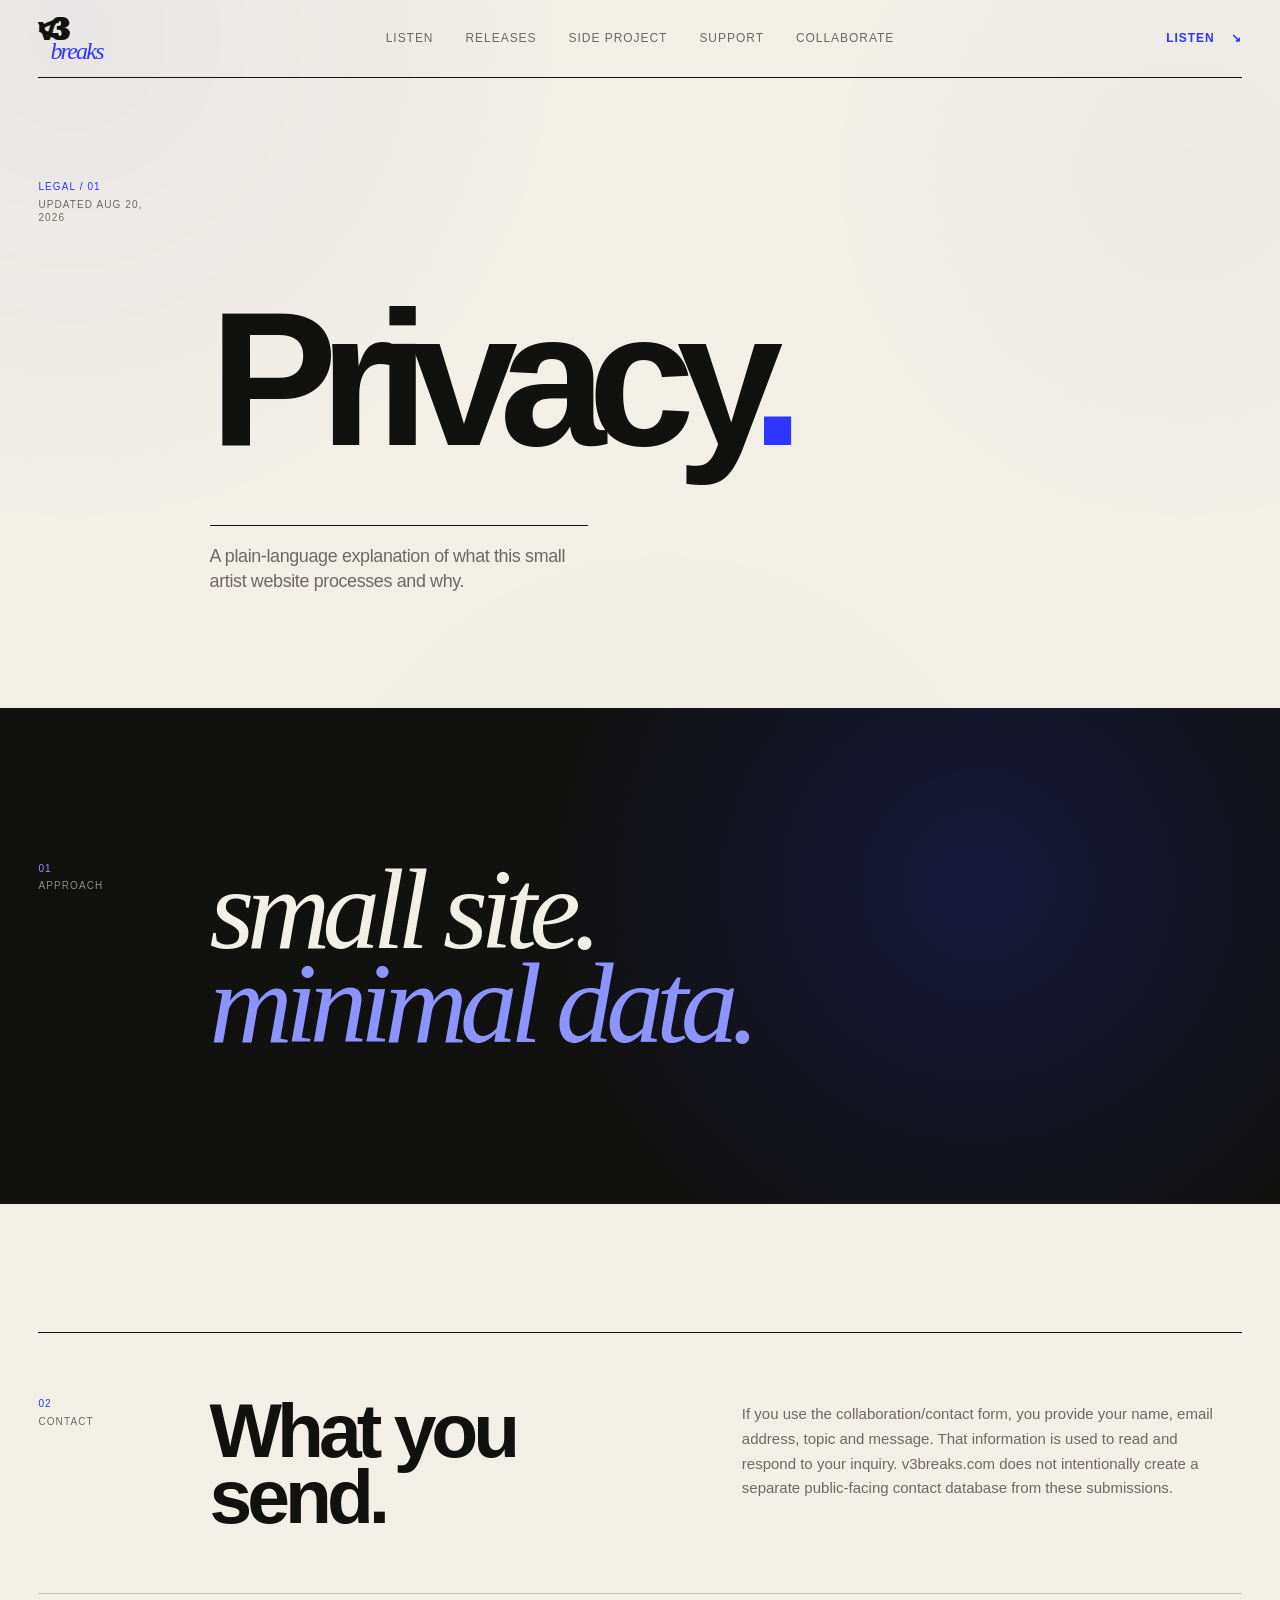
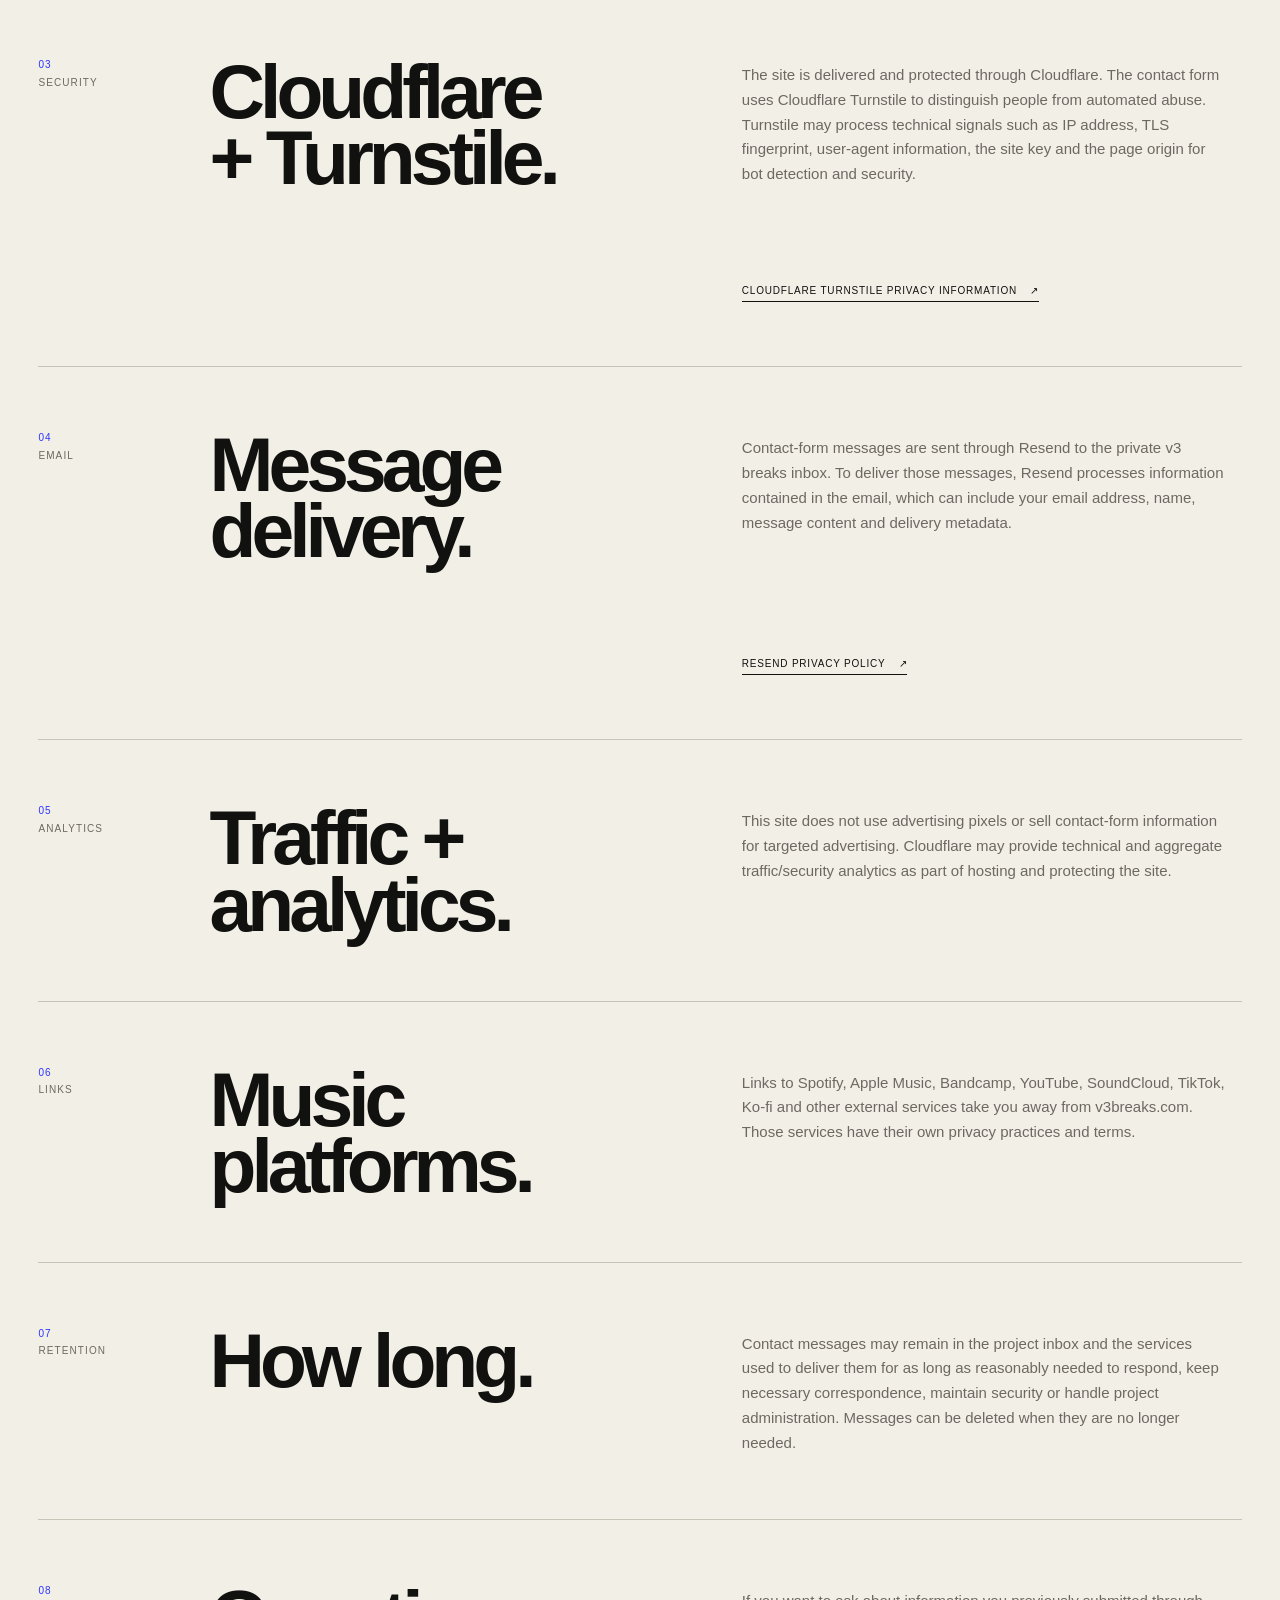
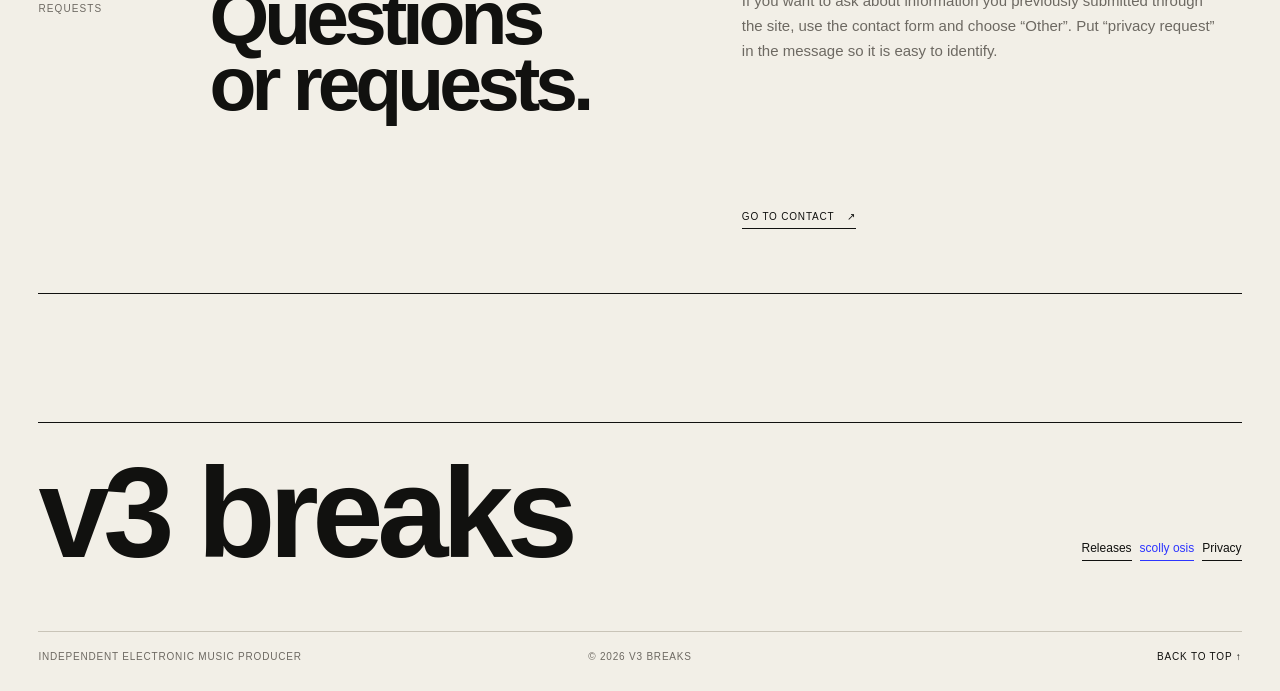
==== privacy/index.html @ bbaccfdc "Add files via upload" ====
<!doctype html>
<html lang="en">
  <head>
    <meta charset="utf-8" />
    <meta name="viewport" content="width=device-width, initial-scale=1" />
    <meta name="theme-color" content="#f2efe7" />
    <meta name="color-scheme" content="light" />

    <title>Privacy — v3 breaks</title>
    <meta name="description" content="Privacy information for v3breaks.com, including the contact form, Cloudflare Turnstile and email delivery." />
    <link rel="canonical" href="https://v3breaks.com/privacy/" />
    <meta name="robots" content="index,follow" />

    <meta property="og:type" content="website" />
    <meta property="og:site_name" content="v3 breaks" />
    <meta property="og:url" content="https://v3breaks.com/privacy/" />
    <meta property="og:title" content="Privacy — v3 breaks" />
    <meta property="og:description" content="A plain-language explanation of what v3breaks.com processes and why." />
    <meta property="og:image" content="https://v3breaks.com/assets/1691.jpg" />

    <link rel="icon" href="../assets/favicon.svg" type="image/svg+xml" />
    <link rel="manifest" href="../site.webmanifest" />
    <link rel="stylesheet" href="../styles.css" />
    <link rel="stylesheet" href="../privacy.css" />
  </head>
  <body id="top" class="privacy-page">
    <div class="ambient-field" aria-hidden="true"></div>
    <a class="skip-link" href="#main">Skip to content</a>

    <header class="site-header">
      <a class="wordmark brand-lockup" href="../" aria-label="v3 breaks home">
        <span class="brand-mark mark-cycle" aria-hidden="true">
          <span class="mark-face mark-heart">
            <span class="mark-slice mark-slice-top">&lt;3</span>
            <span class="mark-slice mark-slice-mid">&lt;3</span>
            <span class="mark-slice mark-slice-bottom">&lt;3</span>
          </span>
          <span class="mark-face mark-v3">
            <span class="mark-slice mark-slice-top">v3</span>
            <span class="mark-slice mark-slice-mid">v3</span>
            <span class="mark-slice mark-slice-bottom">v3</span>
          </span>
        </span>
        <em class="brand-breaks">breaks</em>
      </a>

      <nav class="nav" aria-label="Primary navigation">
        <a href="../#listen">Listen</a>
        <a href="../releases/">Releases</a>
        <a href="../scolly-osis/">Side Project</a>
        <a href="../#support">Support</a>
        <a href="../#contact">Collaborate</a>
      </nav>

      <a class="header-listen" href="../#listen">Listen <span aria-hidden="true">&#8600;</span></a>
    </header>

    <main id="main" class="privacy-main">
      <section class="privacy-hero" aria-labelledby="privacy-title">
        <div class="privacy-kicker">
          <span>Legal / 01</span>
          <span>Updated Aug 20, 2026</span>
        </div>
        <div class="privacy-hero-copy">
          <h1 id="privacy-title">Privacy<span>.</span></h1>
          <p>A plain-language explanation of what this small artist website processes and why.</p>
        </div>
      </section>

      <section class="privacy-statement" aria-label="privacy approach">
        <div class="privacy-statement-inner">
          <div class="privacy-section-label"><span>01</span><span>approach</span></div>
          <blockquote>small site.<br /><em>minimal data.</em></blockquote>
        </div>
      </section>

      <section class="privacy-sections" aria-label="Privacy policy">
        <article class="privacy-row">
          <div class="privacy-row-label"><span>02</span><span>contact</span></div>
          <div class="privacy-row-copy">
            <h2>What you send.</h2>
            <p>If you use the collaboration/contact form, you provide your name, email address, topic and message. That information is used to read and respond to your inquiry. v3breaks.com does not intentionally create a separate public-facing contact database from these submissions.</p>
          </div>
        </article>

        <article class="privacy-row">
          <div class="privacy-row-label"><span>03</span><span>security</span></div>
          <div class="privacy-row-copy">
            <h2>Cloudflare + Turnstile.</h2>
            <p>The site is delivered and protected through Cloudflare. The contact form uses Cloudflare Turnstile to distinguish people from automated abuse. Turnstile may process technical signals such as IP address, TLS fingerprint, user-agent information, the site key and the page origin for bot detection and security.</p>
            <a class="privacy-out-link" href="https://www.cloudflare.com/turnstile-privacy-policy/" target="_blank" rel="noopener noreferrer">Cloudflare Turnstile privacy information <span aria-hidden="true">↗</span></a>
          </div>
        </article>

        <article class="privacy-row">
          <div class="privacy-row-label"><span>04</span><span>email</span></div>
          <div class="privacy-row-copy">
            <h2>Message delivery.</h2>
            <p>Contact-form messages are sent through Resend to the private v3 breaks inbox. To deliver those messages, Resend processes information contained in the email, which can include your email address, name, message content and delivery metadata.</p>
            <a class="privacy-out-link" href="https://resend.com/legal/privacy-policy" target="_blank" rel="noopener noreferrer">Resend privacy policy <span aria-hidden="true">↗</span></a>
          </div>
        </article>

        <article class="privacy-row">
          <div class="privacy-row-label"><span>05</span><span>analytics</span></div>
          <div class="privacy-row-copy">
            <h2>Traffic + analytics.</h2>
            <p>This site does not use advertising pixels or sell contact-form information for targeted advertising. Cloudflare may provide technical and aggregate traffic/security analytics as part of hosting and protecting the site.</p>
          </div>
        </article>

        <article class="privacy-row">
          <div class="privacy-row-label"><span>06</span><span>links</span></div>
          <div class="privacy-row-copy">
            <h2>Music platforms.</h2>
            <p>Links to Spotify, Apple Music, Bandcamp, YouTube, SoundCloud, TikTok, Ko-fi and other external services take you away from v3breaks.com. Those services have their own privacy practices and terms.</p>
          </div>
        </article>

        <article class="privacy-row">
          <div class="privacy-row-label"><span>07</span><span>retention</span></div>
          <div class="privacy-row-copy">
            <h2>How long.</h2>
            <p>Contact messages may remain in the project inbox and the services used to deliver them for as long as reasonably needed to respond, keep necessary correspondence, maintain security or handle project administration. Messages can be deleted when they are no longer needed.</p>
          </div>
        </article>

        <article class="privacy-row privacy-row-last">
          <div class="privacy-row-label"><span>08</span><span>requests</span></div>
          <div class="privacy-row-copy">
            <h2>Questions or requests.</h2>
            <p>If you want to ask about information you previously submitted through the site, use the contact form and choose “Other”. Put “privacy request” in the message so it is easy to identify.</p>
            <a class="privacy-contact-link" href="../#contact">Go to contact <span aria-hidden="true">↗</span></a>
          </div>
        </article>
      </section>
    </main>

    <footer class="site-footer privacy-footer">
      <div class="footer-top">
        <a class="footer-wordmark" href="../">v3 breaks</a>
        <div class="social-links" aria-label="Site links">
          <a class="social-link" href="../releases/">Releases</a>
          <a class="social-link project-social-link" href="../scolly-osis/">scolly osis</a>
          <a class="social-link" href="./" aria-current="page">Privacy</a>
        </div>
      </div>
      <div class="footer-bottom">
        <span>Independent electronic music producer</span>
        <span>&copy; 2026 v3 breaks</span>
        <a href="#top">Back to top &uarr;</a>
      </div>
    </footer>
  </body>
</html>
---- styles.css ----
:root {
  --paper: #f2efe7;
  --paper-2: #e8e4da;
  --ink: #11110f;
  --muted: #6d6962;
  --line: #c9c4b8;
  --blue: #2d35ff;
  --blue-dark: #2027da;
  --pad: clamp(18px, 3vw, 44px);
  --max: 1500px;
}

* { box-sizing: border-box; }
html { scroll-behavior: smooth; background: var(--paper); }
body {
  margin: 0;
  min-width: 320px;
  color: var(--ink);
  background: var(--paper);
  font-family: Arial, Helvetica, sans-serif;
  line-height: 1.35;
  -webkit-font-smoothing: antialiased;
  text-rendering: optimizeLegibility;
}

::selection { background: var(--blue); color: #fff; }
a { color: inherit; }
button, input, select, textarea { font: inherit; }
img { display: block; max-width: 100%; }

.skip-link {
  position: fixed;
  left: 14px;
  top: 12px;
  z-index: 100;
  padding: 10px 14px;
  transform: translateY(-160%);
  background: var(--ink);
  color: var(--paper);
  text-decoration: none;
}
.skip-link:focus { transform: translateY(0); }

.site-header,
.hero,
.section,
.site-footer {
  width: min(100% - (var(--pad) * 2), var(--max));
  margin-inline: auto;
}

.site-header {
  height: 78px;
  display: grid;
  grid-template-columns: 1fr auto 1fr;
  align-items: center;
  border-bottom: 1px solid var(--ink);
}

.wordmark,
.footer-wordmark {
  width: max-content;
  text-decoration: none;
  font-weight: 700;
  letter-spacing: -.05em;
}
.wordmark { font-size: 22px; }

.nav {
  display: flex;
  align-items: center;
  gap: clamp(18px, 2.5vw, 40px);
}
.nav a,
.header-listen {
  font-size: 12px;
  text-decoration: none;
  text-transform: uppercase;
  letter-spacing: .08em;
}
.nav a {
  color: var(--muted);
  transition: color 160ms ease;
}
.nav a:hover,
.nav a:focus-visible { color: var(--ink); }

.header-listen {
  justify-self: end;
  display: inline-flex;
  gap: 16px;
  align-items: center;
  color: var(--blue);
  font-weight: 700;
}

.hero {
  min-height: calc(100svh - 78px);
  display: grid;
  grid-template-columns: minmax(0, 1.48fr) minmax(300px, .52fr);
  gap: clamp(40px, 5vw, 82px);
  padding: clamp(42px, 5vw, 72px) 0 clamp(70px, 8vw, 120px);
  align-items: stretch;
}
.hero-copy {
  min-height: 620px;
  display: flex;
  flex-direction: column;
  justify-content: space-between;
}
.hero-meta {
  display: flex;
  justify-content: space-between;
  gap: 24px;
  padding-right: 12px;
  font-size: 11px;
  text-transform: uppercase;
  letter-spacing: .09em;
  color: var(--muted);
}
.hero h1 {
  margin: auto 0;
  padding: clamp(24px, 4vw, 70px) 0;
  font-size: clamp(104px, 15.5vw, 250px);
  line-height: .74;
  letter-spacing: -.09em;
  font-weight: 700;
}
.hero h1 span,
.hero h1 em { display: block; }
.hero h1 em {
  margin-left: .22em;
  color: var(--blue);
  font-family: Georgia, "Times New Roman", serif;
  font-weight: 400;
  font-style: italic;
  letter-spacing: -.075em;
}
.hero-footer {
  display: grid;
  grid-template-columns: minmax(220px, 1fr) minmax(300px, auto);
  gap: 32px;
  align-items: end;
  border-top: 1px solid var(--ink);
  padding-top: 18px;
}
.hero-footer > p {
  max-width: 38ch;
  margin: 0;
  font-size: clamp(17px, 1.45vw, 22px);
  letter-spacing: -.02em;
}
.hero-actions,
.release-links,
.support-links,
.social-links {
  display: flex;
  flex-wrap: wrap;
  gap: 8px;
}
.hero-actions { justify-content: flex-end; }

.action-link {
  min-height: 44px;
  display: inline-flex;
  align-items: center;
  justify-content: space-between;
  gap: 24px;
  padding: 10px 14px;
  border: 1px solid var(--ink);
  background: transparent;
  color: var(--ink);
  text-decoration: none;
  font-size: 12px;
  text-transform: uppercase;
  letter-spacing: .06em;
  transition: background 150ms ease, color 150ms ease, transform 150ms ease;
}
.action-link:hover,
.action-link:focus-visible {
  background: var(--ink);
  color: var(--paper);
  transform: translateY(-1px);
}
.action-link.primary {
  border-color: var(--blue);
  background: var(--blue);
  color: #fff;
}
.action-link.primary:hover,
.action-link.primary:focus-visible { background: var(--blue-dark); }

.hero-release {
  align-self: end;
  margin: 0;
}
.cover-link {
  position: relative;
  display: block;
  overflow: hidden;
  background: var(--paper-2);
  border: 1px solid var(--ink);
}
.cover-link img {
  width: 100%;
  aspect-ratio: 1;
  object-fit: cover;
  transition: transform 450ms cubic-bezier(.2,.75,.25,1);
}
.cover-link:hover img,
.cover-link:focus-visible img { transform: scale(1.015); }
.cover-corner {
  position: absolute;
  right: 12px;
  top: 12px;
  width: 40px;
  height: 40px;
  display: grid;
  place-items: center;
  background: var(--blue);
  color: white;
  font-size: 20px;
}
.hero-release figcaption {
  display: grid;
  grid-template-columns: auto 1fr;
  gap: 20px;
  padding-top: 13px;
  font-size: 11px;
}
.hero-release figcaption span {
  text-transform: uppercase;
  letter-spacing: .08em;
  color: var(--muted);
}
.hero-release figcaption strong {
  justify-self: end;
  max-width: 19ch;
  text-align: right;
  font-size: 13px;
  line-height: 1.25;
}

.section {
  display: grid;
  grid-template-columns: 120px 1fr;
  gap: clamp(28px, 4vw, 70px);
  padding: clamp(90px, 10vw, 160px) 0;
  border-top: 1px solid var(--ink);
}
.section-label {
  display: flex;
  flex-direction: column;
  gap: 3px;
  font-size: 10px;
  text-transform: uppercase;
  letter-spacing: .11em;
  color: var(--muted);
}
.section-label span:first-child { color: var(--blue); }
.section-main { min-width: 0; }
.section-intro {
  display: grid;
  grid-template-columns: 1fr minmax(240px, .43fr);
  gap: 40px;
  align-items: end;
  margin-bottom: 62px;
}
h2 {
  margin: 0;
  font-size: clamp(58px, 8vw, 128px);
  line-height: .84;
  letter-spacing: -.07em;
  font-weight: 700;
}
h2 em {
  font-family: Georgia, "Times New Roman", serif;
  font-weight: 400;
  font-style: italic;
  color: var(--blue);
}
.section-intro > p {
  max-width: 31ch;
  margin: 0;
  color: var(--muted);
  font-size: 14px;
}

.platform-list { border-top: 1px solid var(--ink); }
.platform-link {
  min-height: 86px;
  display: grid;
  grid-template-columns: 56px 1fr auto auto;
  gap: 18px;
  align-items: center;
  border-bottom: 1px solid var(--line);
  text-decoration: none;
  transition: padding 170ms ease, color 170ms ease, border-color 170ms ease;
}
.platform-link:last-child { border-bottom-color: var(--ink); }
.platform-link:hover,
.platform-link:focus-visible {
  padding-left: 10px;
  color: var(--blue);
  border-bottom-color: var(--blue);
}
.platform-index {
  color: var(--muted);
  font-size: 10px;
  letter-spacing: .08em;
}
.platform-name {
  font-size: clamp(24px, 3vw, 44px);
  line-height: 1;
  letter-spacing: -.045em;
}
.platform-meta {
  color: var(--muted);
  font-size: 10px;
  text-transform: uppercase;
  letter-spacing: .08em;
}
.platform-arrow { font-size: 20px; }

.release { background: var(--ink); color: var(--paper); width: 100%; max-width: none; padding-left: max(var(--pad), calc((100vw - var(--max)) / 2 + var(--pad))); padding-right: max(var(--pad), calc((100vw - var(--max)) / 2 + var(--pad))); }
.release .section-label { color: #88857f; }
.release .section-label span:first-child { color: #8e94ff; }
.release-layout {
  display: grid;
  grid-template-columns: minmax(0, 1fr) minmax(270px, .42fr);
  gap: clamp(50px, 8vw, 130px);
  align-items: end;
}
.release-meta,
.contact-kicker,
.form-note {
  margin: 0;
  font-size: 10px;
  text-transform: uppercase;
  letter-spacing: .10em;
}
.release-meta { color: #a7a39b; margin-bottom: 20px; }
.release-heading h2 {
  font-size: clamp(55px, 7.8vw, 126px);
  overflow-wrap: anywhere;
}
.release-aside > p {
  margin: 0 0 28px;
  max-width: 42ch;
  color: #bbb7af;
  font-size: 15px;
}
.release .action-link { border-color: #68645e; color: var(--paper); }
.release .action-link:hover,
.release .action-link:focus-visible { border-color: var(--paper); background: var(--paper); color: var(--ink); }
.release .action-link.primary { border-color: #fff; background: #fff; color: var(--ink); }

.support-layout {
  display: grid;
  grid-template-columns: minmax(0, 1fr) minmax(280px, .48fr);
  gap: clamp(50px, 8vw, 120px);
  align-items: end;
}
.support-aside > p {
  margin: 0 0 28px;
  color: var(--muted);
  font-size: 15px;
  max-width: 46ch;
}

.contact { border-top-color: var(--ink); }
.contact-layout {
  display: grid;
  grid-template-columns: minmax(0, .9fr) minmax(360px, .65fr);
  gap: clamp(60px, 10vw, 160px);
  align-items: start;
}
.contact-kicker { color: var(--muted); margin-bottom: 26px; }
.contact-copy h2 { font-size: clamp(56px, 7.2vw, 116px); }
.email-link {
  display: inline-block;
  margin-top: 42px;
  color: var(--blue);
  font-size: clamp(18px, 2vw, 28px);
  text-underline-offset: 6px;
}
.contact-form { display: grid; gap: 20px; }
.contact-form label { display: grid; gap: 8px; }
.contact-form label > span {
  color: var(--muted);
  font-size: 10px;
  text-transform: uppercase;
  letter-spacing: .09em;
}
.contact-form input,
.contact-form select,
.contact-form textarea {
  width: 100%;
  border: 0;
  border-bottom: 1px solid var(--ink);
  border-radius: 0;
  padding: 10px 0 13px;
  background: transparent;
  color: var(--ink);
  outline: none;
}
.contact-form textarea { resize: vertical; min-height: 110px; }
.contact-form input:focus,
.contact-form select:focus,
.contact-form textarea:focus { border-bottom-color: var(--blue); }
.submit-button {
  width: 100%;
  min-height: 54px;
  display: flex;
  justify-content: space-between;
  align-items: center;
  gap: 24px;
  padding: 12px 16px;
  border: 1px solid var(--blue);
  background: var(--blue);
  color: #fff;
  cursor: pointer;
  font-size: 12px;
  text-transform: uppercase;
  letter-spacing: .08em;
  transition: background 150ms ease;
}
.submit-button:hover,
.submit-button:focus-visible { background: var(--blue-dark); }
.form-note { color: var(--muted); text-transform: none; letter-spacing: .01em; line-height: 1.5; }

.site-footer {
  padding: 42px 0 28px;
  border-top: 1px solid var(--ink);
}
.footer-top {
  display: flex;
  justify-content: space-between;
  align-items: flex-end;
  gap: 40px;
  padding-bottom: 70px;
}
.footer-wordmark { font-size: clamp(64px, 10vw, 160px); line-height: .75; }
.social-links { justify-content: flex-end; }
.social-link {
  text-decoration: none;
  font-size: 12px;
  border-bottom: 1px solid var(--ink);
  padding-bottom: 3px;
}
.social-link:hover,
.social-link:focus-visible { color: var(--blue); border-color: var(--blue); }
.project-social-link { color: var(--blue); border-color: var(--blue); }
.footer-bottom {
  display: grid;
  grid-template-columns: 1fr auto 1fr;
  gap: 20px;
  padding-top: 18px;
  border-top: 1px solid var(--line);
  color: var(--muted);
  font-size: 10px;
  text-transform: uppercase;
  letter-spacing: .08em;
}
.footer-bottom a { justify-self: end; color: var(--ink); text-decoration: none; }

.noscript {
  position: fixed;
  inset: auto 12px 12px;
  z-index: 50;
  padding: 12px 14px;
  background: var(--ink);
  color: var(--paper);
  font-size: 13px;
}

:focus-visible { outline: 2px solid var(--blue); outline-offset: 4px; }



/* homepage simplification: animated logo in the top-left, listening links first */
.wordmark.brand-lockup {
  display: grid;
  grid-template-rows: 27px 20px;
  align-content: center;
  justify-items: start;
  width: 92px;
  height: 52px;
  font-size: 0;
  line-height: 1;
  text-decoration: none;
}

.brand-lockup .brand-mark.mark-cycle {
  position: relative;
  grid-row: 1;
  width: 43px;
  height: 27px;
  margin: 0;
  font-size: 34px;
  line-height: .79;
  overflow: visible;
}

.brand-lockup .brand-breaks {
  grid-row: 2;
  display: block;
  margin: 0 0 0 12px;
  color: var(--blue);
  font-family: Georgia, "Times New Roman", serif;
  font-size: 24px;
  line-height: .82;
  font-style: italic;
  font-weight: 400;
  letter-spacing: -.075em;
  white-space: nowrap;
}

.landing-listen {
  min-height: calc(100svh - 78px);
  padding-top: clamp(38px, 6vw, 86px);
  border-top: 0;
  align-items: start;
}

.landing-intro {
  margin-bottom: clamp(42px, 6vw, 72px);
}

.landing-intro h1 {
  margin: 0;
  font-size: clamp(76px, 9vw, 148px);
  line-height: .84;
  letter-spacing: -.078em;
  font-weight: 700;
}

.landing-intro p {
  max-width: 31ch;
  margin: 0;
  color: var(--muted);
  font-size: 14px;
}

@media (max-width: 900px) {
  .site-header { grid-template-columns: 1fr auto; }
  .nav { display: none; }
  .wordmark.brand-lockup {
    grid-template-rows: 24px 18px;
    width: 82px;
    height: 46px;
  }
  .brand-lockup .brand-mark.mark-cycle {
    width: 38px;
    height: 24px;
    font-size: 30px;
  }
  .brand-lockup .brand-breaks {
    margin-left: 10px;
    font-size: 21px;
  }
  .landing-listen { min-height: auto; }
  .hero {
    min-height: auto;
    grid-template-columns: 1fr;
    gap: 58px;
  }
  .hero-copy { min-height: 560px; }
  .hero h1 { font-size: clamp(105px, 26vw, 220px); }
  .hero-release { width: min(72vw, 520px); justify-self: end; }
  .section { grid-template-columns: 72px 1fr; }
  .section-intro,
  .release-layout,
  .support-layout,
  .contact-layout { grid-template-columns: 1fr; }
  .section-intro { gap: 22px; }
  .section-intro > p { max-width: 42ch; }
  .release-aside,
  .support-aside { max-width: 520px; }
  .contact-layout { gap: 64px; }
}

@media (max-width: 620px) {
  :root { --pad: 16px; }
  .site-header { height: 66px; }
  .wordmark { font-size: 19px; }
  .hero { padding-top: 22px; padding-bottom: 76px; gap: 44px; }
  .landing-intro h1 { font-size: clamp(62px, 18vw, 108px); line-height: .86; }
  .hero-copy { min-height: 510px; }
  .hero-meta { font-size: 9px; }
  .hero-meta span:last-child { display: none; }
  .hero h1 { font-size: clamp(94px, 30vw, 150px); line-height: .74; }
  .mark-cycle { width: .95em; height: .82em; font-size: .72em; }
  .hero h1 em { margin-left: .12em; }
  .breaks-word { font-size: .92em; margin-top: -.015em; }
  .hero-footer { grid-template-columns: 1fr; gap: 24px; }
  .hero-footer > p { max-width: 26ch; }
  .hero-actions { justify-content: flex-start; }
  .hero-actions .action-link { flex: 1 1 calc(50% - 4px); }
  .hero-actions .action-link:first-child { flex-basis: 100%; }
  .hero-release { width: 88vw; }
  .hero-release figcaption { grid-template-columns: 1fr; gap: 6px; }
  .hero-release figcaption strong { justify-self: start; text-align: left; }

  .section { grid-template-columns: 1fr; gap: 30px; padding: 76px 0; }
  .section-label { flex-direction: row; justify-content: space-between; }
  .section-intro { margin-bottom: 42px; }
  h2 { font-size: clamp(52px, 16vw, 78px); }

  .platform-link {
    min-height: 76px;
    grid-template-columns: 34px 1fr auto;
    gap: 10px;
  }
  .platform-meta { display: none; }
  .platform-name { font-size: clamp(24px, 8vw, 34px); }

  .release {
    padding-left: var(--pad);
    padding-right: var(--pad);
  }
  .release-heading h2 { font-size: clamp(52px, 15vw, 78px); }
  .release-aside { margin-top: 6px; }
  .release-links { grid-template-columns: 1fr; }
  .release-links .action-link,
  .support-links .action-link { flex: 1 1 100%; }
  .support-layout { gap: 42px; }
  .contact-copy h2 { font-size: clamp(54px, 15vw, 80px); }
  .email-link { margin-top: 30px; }

  .footer-top { align-items: flex-start; flex-direction: column; padding-bottom: 46px; }
  .social-links { justify-content: flex-start; }
  .footer-bottom { grid-template-columns: 1fr 1fr; }
  .footer-bottom span:first-child { display: none; }
  .footer-bottom a { justify-self: end; }
}

@media (prefers-reduced-motion: reduce) {
  html { scroll-behavior: auto; }
  *, *::before, *::after {
    transition-duration: .01ms !important;
    animation-duration: .01ms !important;
    animation-iteration-count: 1 !important;
  }
}

/* 2026 motion + interaction pass */
body {
  position: relative;
  isolation: isolate;
  overflow-x: hidden;
}

.ambient-field {
  position: fixed;
  inset: -18vmax;
  z-index: 0;
  pointer-events: none;
  background:
    radial-gradient(circle at 18% 20%, rgba(45, 53, 255, .075) 0, rgba(45, 53, 255, 0) 29%),
    radial-gradient(circle at 82% 30%, rgba(45, 53, 255, .035) 0, rgba(45, 53, 255, 0) 24%),
    radial-gradient(circle at 52% 84%, rgba(17, 17, 15, .022) 0, rgba(17, 17, 15, 0) 32%);
  opacity: .58;
  transform: translate3d(-.7%, -.5%, 0) scale(1);
  animation: ambient-drift 24s ease-in-out infinite alternate;
  will-change: transform, opacity;
}

.site-header,
main,
.site-footer {
  position: relative;
  z-index: 1;
}

@keyframes ambient-drift {
  0% {
    opacity: .46;
    transform: translate3d(-.7%, -.5%, 0) scale(1);
  }
  50% {
    opacity: .62;
    transform: translate3d(.6%, .35%, 0) scale(1.012);
  }
  100% {
    opacity: .50;
    transform: translate3d(-.15%, .7%, 0) scale(1.024);
  }
}

/* Heart-to-v3 identity loop. The accessible h1 stays "v3 breaks".
   The swap is intentionally hard and fast: three horizontal slices shear by a
   few pixels, the glyph switches at the cut, then everything locks back in. */
.mark-cycle {
  position: relative;
  display: block !important;
  width: 1.10em;
  height: .94em;
  margin-left: .015em;
  font-size: .82em;
  line-height: .82;
  overflow: visible;
  isolation: isolate;
}

.mark-face {
  position: absolute;
  inset: 0;
  display: block !important;
  color: var(--ink);
  font-family: Arial, Helvetica, sans-serif;
  font-style: normal;
  font-weight: 800;
  letter-spacing: -.11em;
  white-space: nowrap;
  transform-origin: left center;
}

/* <3 is optically wider than v3 in Arial. This keeps both states inside the
   same footprint so the lockup never jumps when the mark changes. */
.mark-heart { transform: scaleX(.82); }
.mark-v3 { transform: scaleX(.96); }

.mark-slice {
  position: absolute;
  left: 0;
  top: 0;
  display: block !important;
  width: max-content;
  backface-visibility: hidden;
  transform: translate3d(0, 0, 0);
  will-change: transform, opacity;
}

.mark-slice-top { clip-path: inset(-10% -14% 64% -14%); }
.mark-slice-mid { clip-path: inset(29% -14% 30% -14%); }
.mark-slice-bottom { clip-path: inset(63% -14% -10% -14%); }

.mark-heart .mark-slice-top { --cut-x: .038em; }
.mark-heart .mark-slice-mid { --cut-x: -.048em; }
.mark-heart .mark-slice-bottom { --cut-x: .025em; }
.mark-v3 .mark-slice-top { --cut-x: -.032em; --enter-x: .032em; }
.mark-v3 .mark-slice-mid { --cut-x: .044em; --enter-x: -.044em; }
.mark-v3 .mark-slice-bottom { --cut-x: -.022em; --enter-x: .022em; }

.mark-heart .mark-slice {
  animation: heart-cut 6.2s linear infinite;
}

.mark-v3 .mark-slice {
  animation: v3-cut 6.2s linear infinite;
}

/* No bounce, rotation, scale-pop or decorative crack. The visible fracture
   lasts ~110ms, then the replacement mark settles in ~90ms. */
@keyframes heart-cut {
  0%, 35.1% {
    opacity: 1;
    transform: translate3d(0, 0, 0);
  }
  36.0% {
    opacity: 1;
    transform: translate3d(var(--cut-x), 0, 0);
  }
  36.15%, 91.9% {
    opacity: 0;
    transform: translate3d(var(--cut-x), 0, 0);
  }
  92.05% {
    opacity: 1;
    transform: translate3d(var(--cut-x), 0, 0);
  }
  93.2%, 100% {
    opacity: 1;
    transform: translate3d(0, 0, 0);
  }
}

@keyframes v3-cut {
  0%, 35.95% {
    opacity: 0;
    transform: translate3d(var(--enter-x), 0, 0);
  }
  36.1% {
    opacity: 1;
    transform: translate3d(var(--enter-x), 0, 0);
  }
  37.35%, 90.9% {
    opacity: 1;
    transform: translate3d(0, 0, 0);
  }
  91.85% {
    opacity: 1;
    transform: translate3d(var(--cut-x), 0, 0);
  }
  92.0%, 100% {
    opacity: 0;
    transform: translate3d(var(--cut-x), 0, 0);
  }
}

.breaks-word {
  /* Keep the blue word visually connected to the mark without letting the
     two glyph boxes collide at large sizes. */
  margin-top: .035em;
  will-change: auto;
}

#listen {
  scroll-margin-top: clamp(18px, 3vw, 44px);
}

/* Keep the same editorial geometry, but make every control feel more tactile. */
.header-listen {
  padding: 8px 0 7px;
  border-bottom: 1px solid transparent;
  transition: gap 180ms ease, border-color 180ms ease, color 180ms ease;
}
.header-listen:hover,
.header-listen:focus-visible {
  gap: 20px;
  border-bottom-color: var(--blue);
}

.action-link {
  position: relative;
  isolation: isolate;
  min-height: 48px;
  gap: 10px;
  overflow: hidden;
  padding: 7px 8px 7px 14px;
  transition: background 170ms ease, color 170ms ease, transform 170ms ease, border-color 170ms ease;
}
.action-link span:first-child,
.action-link span:last-child {
  position: relative;
  z-index: 1;
}
.action-link span:last-child {
  width: 30px;
  height: 30px;
  display: grid;
  place-items: center;
  border-left: 1px solid currentColor;
  transition: transform 180ms cubic-bezier(.2, .75, .25, 1);
}
.action-link:hover span:last-child,
.action-link:focus-visible span:last-child {
  transform: translate3d(2px, -2px, 0);
}
.action-link:active { transform: translateY(0); }

.platform-link {
  background-image: linear-gradient(90deg, rgba(45, 53, 255, .08), rgba(45, 53, 255, 0));
  background-repeat: no-repeat;
  background-size: 0 100%;
  transition: padding 190ms ease, color 190ms ease, border-color 190ms ease, background-size 260ms cubic-bezier(.2, .75, .25, 1);
}
.platform-link:hover,
.platform-link:focus-visible {
  padding-left: 12px;
  background-size: 100% 100%;
}
.platform-arrow {
  transition: transform 180ms cubic-bezier(.2, .75, .25, 1);
}
.platform-link:hover .platform-arrow,
.platform-link:focus-visible .platform-arrow {
  transform: translate3d(3px, -3px, 0);
}

.cover-corner {
  transition: transform 220ms cubic-bezier(.2, .75, .25, 1), background 180ms ease;
}
.cover-link:hover .cover-corner,
.cover-link:focus-visible .cover-corner {
  transform: translate3d(3px, -3px, 0);
  background: var(--blue-dark);
}

.release {
  position: relative;
  isolation: isolate;
  overflow: hidden;
}
.release::before {
  content: "";
  position: absolute;
  z-index: 0;
  inset: -30% -10%;
  pointer-events: none;
  background: radial-gradient(circle at 72% 42%, rgba(45, 53, 255, .22), rgba(45, 53, 255, 0) 34%);
  opacity: .48;
  animation: release-breathe 13s ease-in-out infinite alternate;
}
.release > * {
  position: relative;
  z-index: 1;
}
@keyframes release-breathe {
  0% { opacity: .23; transform: translate3d(-2%, 0, 0) scale(.96); }
  100% { opacity: .58; transform: translate3d(2%, 1%, 0) scale(1.05); }
}

.email-row {
  display: flex;
  flex-wrap: wrap;
  align-items: center;
  gap: 12px 18px;
  margin-top: 42px;
}
.email-link { margin-top: 0; }
.copy-email {
  min-height: 34px;
  padding: 7px 10px;
  border: 1px solid var(--line);
  border-radius: 0;
  background: rgba(242, 239, 231, .32);
  color: var(--muted);
  cursor: pointer;
  font-size: 10px;
  text-transform: uppercase;
  letter-spacing: .08em;
  transition: color 160ms ease, border-color 160ms ease, transform 160ms ease, background 160ms ease;
}
.copy-email:hover,
.copy-email:focus-visible {
  color: var(--blue);
  border-color: var(--blue);
  background: rgba(45, 53, 255, .04);
  transform: translateY(-1px);
}

.contact-form {
  position: relative;
}
.contact-form input,
.contact-form select,
.contact-form textarea {
  transition: border-color 160ms ease, padding-left 180ms ease;
}
.contact-form input:focus,
.contact-form select:focus,
.contact-form textarea:focus {
  padding-left: 6px;
}
.form-trap {
  position: absolute !important;
  left: -10000px !important;
  width: 1px !important;
  height: 1px !important;
  overflow: hidden !important;
}
.submit-button {
  min-height: 58px;
  padding: 7px 8px 7px 16px;
  transition: background 170ms ease, border-color 170ms ease, transform 170ms ease, opacity 170ms ease;
}
.submit-button .button-arrow {
  width: 38px;
  height: 38px;
  display: grid;
  place-items: center;
  border-left: 1px solid rgba(255, 255, 255, .55);
  transition: transform 180ms cubic-bezier(.2, .75, .25, 1);
}
.submit-button:hover .button-arrow,
.submit-button:focus-visible .button-arrow {
  transform: translate3d(3px, -3px, 0);
}
.submit-button:active { transform: translateY(1px); }
.submit-button:disabled {
  cursor: wait;
  opacity: .68;
}
.contact-form.is-sending .button-arrow {
  animation: submit-pulse .7s ease-in-out infinite alternate;
}
@keyframes submit-pulse {
  from { transform: translate3d(0, 0, 0); }
  to { transform: translate3d(3px, -3px, 0); }
}
.form-status {
  min-height: 1.5em;
  margin: -4px 0 0;
  color: var(--muted);
  font-size: 12px;
  line-height: 1.45;
}
.form-status.is-success { color: var(--blue); }
.form-status.is-error { color: var(--ink); }

@media (max-width: 620px) {
  .mark-cycle { height: .90em; }
  .email-row { margin-top: 30px; align-items: flex-start; }
  .copy-email { width: max-content; }
  .ambient-field { inset: -28vmax; }
}




/* Refinement pass: tighter hero lockup + cleaner release buttons */
.hero h1 {
  width: max-content;
  max-width: 100%;
}

.mark-cycle {
  width: .92em;
  height: .80em;
  margin-left: .01em;
  margin-bottom: -.05em;
  font-size: .70em;
  line-height: .78;
}

.breaks-word {
  margin-top: -.02em;
  margin-left: .14em;
  font-size: .90em;
  line-height: .84;
}

.release-links {
  display: grid;
  grid-template-columns: repeat(2, minmax(0, 1fr));
  gap: 10px;
}

.release .action-link {
  width: 100%;
  min-height: 58px;
  padding: 0 0 0 18px;
  gap: 12px;
  border-color: rgba(255, 255, 255, .16);
  background: rgba(255, 255, 255, .03);
  color: var(--paper);
  font-size: 13px;
  font-weight: 600;
  text-transform: none;
  letter-spacing: .025em;
}

.release .action-link span:first-child {
  white-space: nowrap;
}

.release .action-link span:last-child {
  width: 42px;
  height: 58px;
  border-left-color: rgba(255, 255, 255, .16);
}

.release .action-link:hover,
.release .action-link:focus-visible {
  border-color: rgba(255, 255, 255, .32);
  background: rgba(45, 53, 255, .14);
  color: #fff;
}

.release .action-link.primary {
  border-color: rgba(45, 53, 255, .85);
  background: rgba(45, 53, 255, .22);
  color: #fff;
}

.release .action-link.primary:hover,
.release .action-link.primary:focus-visible {
  border-color: rgba(124, 132, 255, .95);
  background: rgba(45, 53, 255, .34);
  color: #fff;
}

/* Standalone 404 page. Kept in the shared stylesheet so the site CSP can stay strict. */
.error-page {
  min-height: 100svh;
  display: grid;
  place-items: center;
}
.error-wrap {
  width: min(100% - 32px, 900px);
  border-top: 1px solid var(--ink);
  padding-top: 20px;
}
.error-wrap p {
  margin: 0 0 18px;
  color: var(--muted);
  text-transform: uppercase;
  letter-spacing: .1em;
  font-size: 10px;
}
.error-wrap h1 {
  margin: 0 0 40px;
  font-size: clamp(72px, 18vw, 190px);
  line-height: .8;
  letter-spacing: -.08em;
}
.error-wrap h1 em {
  font-family: Georgia, "Times New Roman", serif;
  font-weight: 400;
  color: var(--blue);
}
.error-wrap a {
  display: inline-block;
  color: var(--blue);
  text-underline-offset: 5px;
}


/* Contact-form bot protection. The Turnstile widget stays visually quiet and
   only appears when Cloudflare needs visitor interaction. */
.turnstile-container {
  min-height: 0;
  width: 100%;
  overflow: visible;
}
.turnstile-container:empty { display: none; }
.turnstile-container iframe { max-width: 100%; }
.contact-form.is-checking .submit-button { cursor: wait; }

.contact-private-note {
  max-width: 34ch;
  margin: 38px 0 0;
  color: var(--muted);
  font-size: 13px;
  line-height: 1.5;
}


/* Release archive entry point */
.release-archive-link {
  width: max-content;
  display: inline-flex;
  align-items: center;
  gap: 14px;
  margin-top: 22px;
  color: var(--paper);
  text-decoration: none;
  border-bottom: 1px solid #68645e;
  padding-bottom: 4px;
  font-size: 10px;
  letter-spacing: .08em;
  text-transform: uppercase;
  transition: color 160ms ease, border-color 160ms ease, gap 160ms ease;
}
.release-archive-link:hover,
.release-archive-link:focus-visible {
  color: #fff;
  border-color: #fff;
  gap: 18px;
}


/* Releases doorway — one focused portal instead of duplicating the archive */
.release-portal {
  width: 100%;
  position: relative;
  overflow: hidden;
  background: var(--ink);
  color: var(--paper);
}

.release-portal::before {
  content: "";
  position: absolute;
  inset: -35% -10%;
  pointer-events: none;
  background: radial-gradient(circle at 72% 44%, rgba(45, 53, 255, .28), rgba(45, 53, 255, 0) 37%);
  opacity: .62;
  transition: opacity 420ms ease, transform 700ms cubic-bezier(.2,.75,.25,1);
}

.release-portal:has(.release-portal-link:hover)::before,
.release-portal:has(.release-portal-link:focus-visible)::before {
  opacity: .82;
  transform: scale(1.035) translate3d(1%, 0, 0);
}

.release-portal-link {
  position: relative;
  z-index: 1;
  display: block;
  color: inherit;
  text-decoration: none;
}

.release-portal-inner {
  width: min(100% - (var(--pad) * 2), var(--max));
  min-height: clamp(520px, 66svh, 760px);
  margin-inline: auto;
  display: grid;
  grid-template-columns: 120px minmax(0, 1fr);
  gap: clamp(28px, 4vw, 70px);
  align-items: center;
  padding: clamp(92px, 11vw, 165px) 0;
}

.release-portal-label {
  align-self: start;
  display: flex;
  flex-direction: column;
  gap: 4px;
  padding-top: 7px;
  color: #8f8b84;
  font-size: 10px;
  letter-spacing: .11em;
  text-transform: uppercase;
}

.release-portal-label span:first-child { color: #8e94ff; }

.release-portal-copy h2 {
  max-width: 12ch;
  margin: 0;
  font-family: Georgia, "Times New Roman", serif;
  font-size: clamp(68px, 9vw, 150px);
  font-style: italic;
  font-weight: 400;
  line-height: .82;
  letter-spacing: -.065em;
}

.release-portal-copy h2 em {
  color: #8e94ff;
  font-style: inherit;
}

.release-portal-bottom {
  display: grid;
  grid-template-columns: minmax(0, 1fr) auto;
  gap: 34px;
  align-items: end;
  margin-top: clamp(52px, 7vw, 90px);
  padding-top: 18px;
  border-top: 1px solid rgba(242, 239, 231, .28);
}

.release-portal-bottom p {
  max-width: 38ch;
  margin: 0;
  color: #aaa69f;
  font-size: 14px;
}

.release-portal-cta {
  display: inline-flex;
  align-items: center;
  gap: 14px;
  padding-bottom: 4px;
  border-bottom: 1px solid #77736d;
  color: var(--paper);
  font-size: 10px;
  letter-spacing: .09em;
  text-transform: uppercase;
  transition: gap 180ms ease, border-color 180ms ease, color 180ms ease;
}

.release-portal-link:hover .release-portal-cta,
.release-portal-link:focus-visible .release-portal-cta {
  gap: 20px;
  border-color: #fff;
  color: #fff;
}

.inline-privacy-link {
  color: inherit;
  text-underline-offset: 3px;
}

@media (max-width: 900px) {
  .release-portal-inner {
    grid-template-columns: 84px minmax(0, 1fr);
    gap: 24px;
  }
}

@media (max-width: 620px) {
  .release-portal-inner {
    min-height: 540px;
    grid-template-columns: 1fr;
    align-content: center;
    padding: 82px 0;
  }
  .release-portal-label {
    flex-direction: row;
    justify-content: space-between;
    margin-bottom: 36px;
  }
  .release-portal-copy h2 {
    font-size: clamp(58px, 18vw, 96px);
  }
  .release-portal-bottom {
    grid-template-columns: 1fr;
    align-items: start;
  }
  .release-portal-cta { width: max-content; }
}
---- privacy.css ----
/* Privacy page — same editorial system as the rest of v3breaks.com */
.privacy-main,
.privacy-footer {
  width: min(100% - (var(--pad) * 2), var(--max));
  margin-inline: auto;
}

.privacy-hero {
  min-height: clamp(500px, 70svh, 760px);
  display: grid;
  grid-template-columns: 120px minmax(0, 1fr);
  gap: clamp(28px, 4vw, 70px);
  align-items: end;
  padding: clamp(58px, 8vw, 110px) 0 clamp(82px, 9vw, 135px);
}

.privacy-kicker {
  align-self: start;
  display: flex;
  flex-direction: column;
  gap: 4px;
  color: var(--muted);
  font-size: 10px;
  letter-spacing: .11em;
  text-transform: uppercase;
}

.privacy-kicker span:first-child { color: var(--blue); }

.privacy-hero-copy h1 {
  margin: 0;
  font-size: clamp(92px, 15vw, 235px);
  line-height: .72;
  letter-spacing: -.095em;
}

.privacy-hero-copy h1 span { color: var(--blue); }

.privacy-hero-copy > p {
  max-width: 38ch;
  margin: clamp(48px, 6vw, 78px) 0 0;
  padding-top: 18px;
  border-top: 1px solid var(--ink);
  color: var(--muted);
  font-size: clamp(17px, 1.4vw, 22px);
  letter-spacing: -.02em;
}

.privacy-statement {
  width: 100vw;
  position: relative;
  left: 50%;
  right: 50%;
  margin-left: -50vw;
  margin-right: -50vw;
  overflow: hidden;
  padding: clamp(100px, 12vw, 180px) max(var(--pad), calc((100vw - var(--max)) / 2 + var(--pad)));
  background: var(--ink);
  color: var(--paper);
}

.privacy-statement::before {
  content: "";
  position: absolute;
  inset: -40% -10%;
  pointer-events: none;
  background: radial-gradient(circle at 72% 42%, rgba(45, 53, 255, .28), rgba(45, 53, 255, 0) 36%);
  opacity: .64;
}

.privacy-statement-inner {
  position: relative;
  z-index: 1;
  display: grid;
  grid-template-columns: 120px minmax(0, 1fr);
  gap: clamp(28px, 4vw, 70px);
}

.privacy-section-label,
.privacy-row-label {
  display: flex;
  flex-direction: column;
  gap: 4px;
  color: var(--muted);
  font-size: 10px;
  letter-spacing: .11em;
  text-transform: uppercase;
}

.privacy-section-label { color: #8f8b84; }
.privacy-section-label span:first-child { color: #8e94ff; }
.privacy-row-label span:first-child { color: var(--blue); }

.privacy-statement blockquote {
  max-width: 11ch;
  margin: 0;
  font-family: Georgia, "Times New Roman", serif;
  font-size: clamp(64px, 9vw, 148px);
  font-style: italic;
  line-height: .82;
  letter-spacing: -.065em;
}

.privacy-statement blockquote em {
  color: #8e94ff;
  font-style: inherit;
}

.privacy-sections {
  padding: clamp(90px, 10vw, 150px) 0;
}

.privacy-row {
  display: grid;
  grid-template-columns: 120px minmax(0, 1fr);
  gap: clamp(28px, 4vw, 70px);
  padding: clamp(42px, 5vw, 72px) 0;
  border-top: 1px solid var(--line);
}

.privacy-row:first-child { border-top-color: var(--ink); }
.privacy-row-last { border-bottom: 1px solid var(--ink); }

.privacy-row-copy {
  display: grid;
  grid-template-columns: minmax(260px, .62fr) minmax(280px, .7fr);
  gap: clamp(38px, 7vw, 110px);
  align-items: start;
}

.privacy-row-copy h2 {
  margin: 0;
  max-width: 9ch;
  font-size: clamp(48px, 6vw, 92px);
  line-height: .86;
  letter-spacing: -.065em;
}

.privacy-row-copy p {
  max-width: 58ch;
  margin: 5px 0 0;
  color: var(--muted);
  font-size: 15px;
  line-height: 1.65;
}

.privacy-out-link,
.privacy-contact-link {
  grid-column: 2;
  width: max-content;
  display: inline-flex;
  gap: 13px;
  align-items: center;
  margin-top: 4px;
  padding-bottom: 4px;
  border-bottom: 1px solid var(--ink);
  color: var(--ink);
  text-decoration: none;
  font-size: 10px;
  letter-spacing: .08em;
  text-transform: uppercase;
  transition: gap 170ms ease, color 170ms ease, border-color 170ms ease;
}

.privacy-out-link:hover,
.privacy-out-link:focus-visible,
.privacy-contact-link:hover,
.privacy-contact-link:focus-visible {
  gap: 18px;
  color: var(--blue);
  border-color: var(--blue);
}

.privacy-footer { border-top: 1px solid var(--ink); }

@media (max-width: 900px) {
  .privacy-hero,
  .privacy-statement-inner,
  .privacy-row {
    grid-template-columns: 84px minmax(0, 1fr);
    gap: 24px;
  }
  .privacy-row-copy {
    grid-template-columns: 1fr;
    gap: 24px;
  }
  .privacy-out-link,
  .privacy-contact-link { grid-column: 1; }
}

@media (max-width: 620px) {
  .privacy-hero {
    min-height: 520px;
    display: block;
    padding-top: 54px;
  }
  .privacy-kicker {
    margin-bottom: 84px;
  }
  .privacy-hero-copy h1 {
    font-size: clamp(78px, 25vw, 124px);
  }
  .privacy-hero-copy > p { margin-top: 44px; }
  .privacy-statement-inner,
  .privacy-row { grid-template-columns: 1fr; }
  .privacy-section-label,
  .privacy-row-label {
    flex-direction: row;
    justify-content: space-between;
    margin-bottom: 28px;
  }
  .privacy-statement blockquote {
    font-size: clamp(58px, 18vw, 96px);
  }
  .privacy-row-copy h2 {
    font-size: clamp(46px, 14vw, 76px);
  }
}
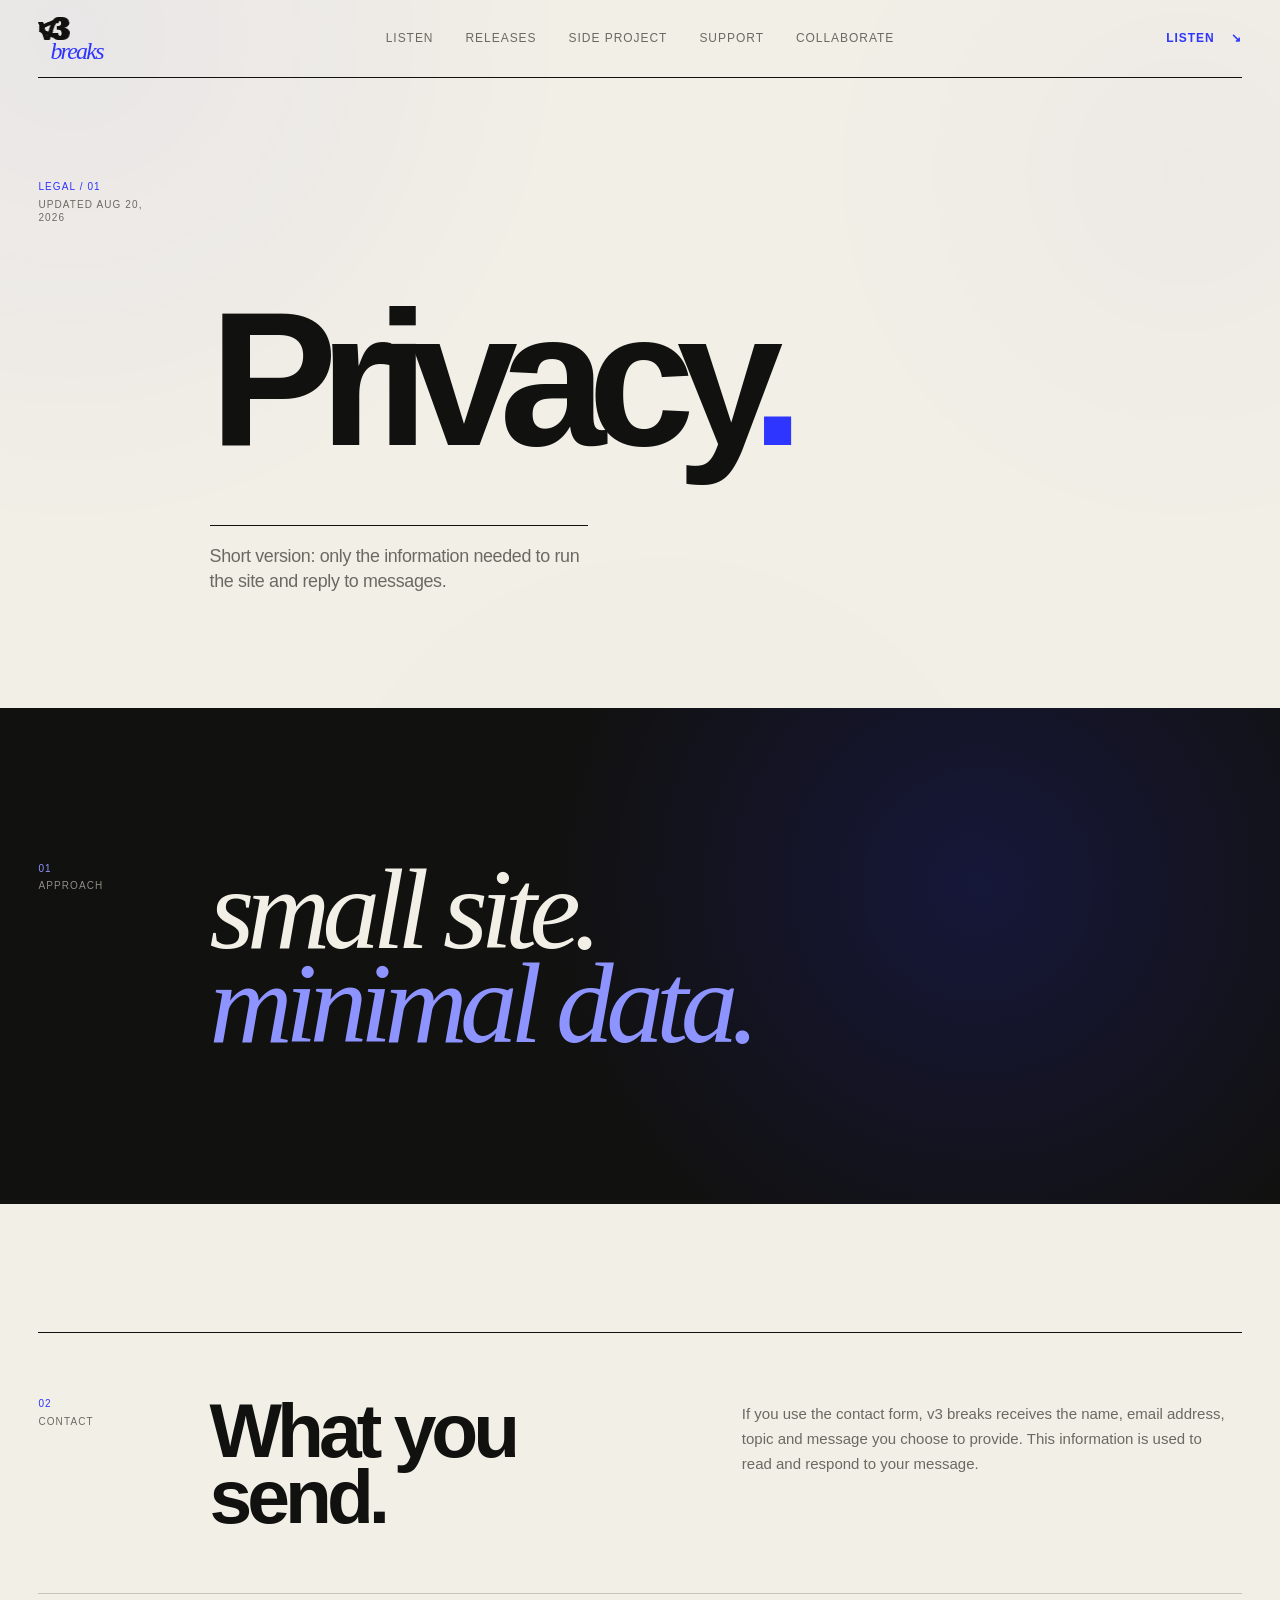
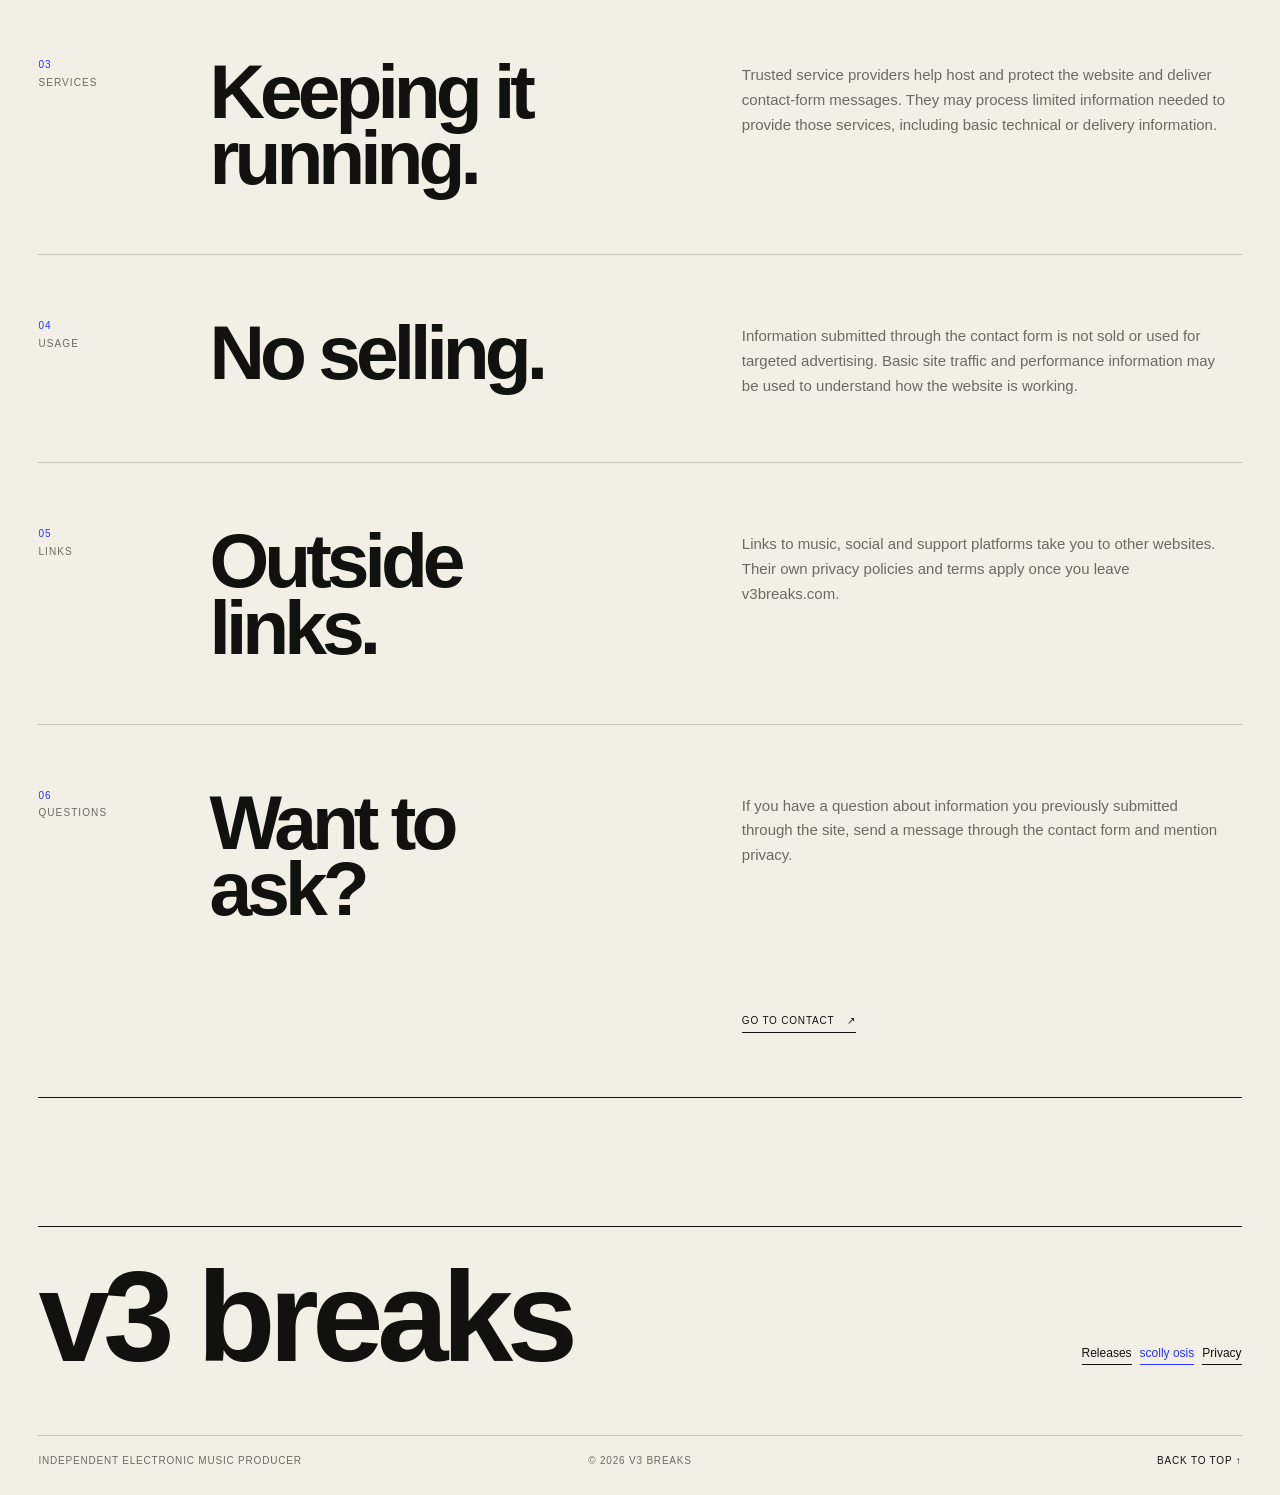
==== commit 1f16a253: "Add files via upload" ====
--- a/privacy/index.html
+++ b/privacy/index.html
@@ -7,7 +7,7 @@
     <meta name="color-scheme" content="light" />
 
     <title>Privacy — v3 breaks</title>
-    <meta name="description" content="Privacy information for v3breaks.com, including the contact form, Cloudflare Turnstile and email delivery." />
+    <meta name="description" content="Simple privacy information for v3breaks.com." />
     <link rel="canonical" href="https://v3breaks.com/privacy/" />
     <meta name="robots" content="index,follow" />
 
@@ -15,7 +15,7 @@
     <meta property="og:site_name" content="v3 breaks" />
     <meta property="og:url" content="https://v3breaks.com/privacy/" />
     <meta property="og:title" content="Privacy — v3 breaks" />
-    <meta property="og:description" content="A plain-language explanation of what v3breaks.com processes and why." />
+    <meta property="og:description" content="A short, plain-language privacy policy for v3breaks.com." />
     <meta property="og:image" content="https://v3breaks.com/assets/1691.jpg" />
 
     <link rel="icon" href="../assets/favicon.svg" type="image/svg+xml" />
@@ -63,7 +63,7 @@
         </div>
         <div class="privacy-hero-copy">
           <h1 id="privacy-title">Privacy<span>.</span></h1>
-          <p>A plain-language explanation of what this small artist website processes and why.</p>
+          <p>Short version: only the information needed to run the site and reply to messages.</p>
         </div>
       </section>
 
@@ -79,57 +79,39 @@
           <div class="privacy-row-label"><span>02</span><span>contact</span></div>
           <div class="privacy-row-copy">
             <h2>What you send.</h2>
-            <p>If you use the collaboration/contact form, you provide your name, email address, topic and message. That information is used to read and respond to your inquiry. v3breaks.com does not intentionally create a separate public-facing contact database from these submissions.</p>
+            <p>If you use the contact form, v3 breaks receives the name, email address, topic and message you choose to provide. This information is used to read and respond to your message.</p>
           </div>
         </article>
 
         <article class="privacy-row">
-          <div class="privacy-row-label"><span>03</span><span>security</span></div>
+          <div class="privacy-row-label"><span>03</span><span>services</span></div>
           <div class="privacy-row-copy">
-            <h2>Cloudflare + Turnstile.</h2>
-            <p>The site is delivered and protected through Cloudflare. The contact form uses Cloudflare Turnstile to distinguish people from automated abuse. Turnstile may process technical signals such as IP address, TLS fingerprint, user-agent information, the site key and the page origin for bot detection and security.</p>
-            <a class="privacy-out-link" href="https://www.cloudflare.com/turnstile-privacy-policy/" target="_blank" rel="noopener noreferrer">Cloudflare Turnstile privacy information <span aria-hidden="true">↗</span></a>
+            <h2>Keeping it running.</h2>
+            <p>Trusted service providers help host and protect the website and deliver contact-form messages. They may process limited information needed to provide those services, including basic technical or delivery information.</p>
           </div>
         </article>
 
         <article class="privacy-row">
-          <div class="privacy-row-label"><span>04</span><span>email</span></div>
+          <div class="privacy-row-label"><span>04</span><span>usage</span></div>
           <div class="privacy-row-copy">
-            <h2>Message delivery.</h2>
-            <p>Contact-form messages are sent through Resend to the private v3 breaks inbox. To deliver those messages, Resend processes information contained in the email, which can include your email address, name, message content and delivery metadata.</p>
-            <a class="privacy-out-link" href="https://resend.com/legal/privacy-policy" target="_blank" rel="noopener noreferrer">Resend privacy policy <span aria-hidden="true">↗</span></a>
+            <h2>No selling.</h2>
+            <p>Information submitted through the contact form is not sold or used for targeted advertising. Basic site traffic and performance information may be used to understand how the website is working.</p>
           </div>
         </article>
 
         <article class="privacy-row">
-          <div class="privacy-row-label"><span>05</span><span>analytics</span></div>
+          <div class="privacy-row-label"><span>05</span><span>links</span></div>
           <div class="privacy-row-copy">
-            <h2>Traffic + analytics.</h2>
-            <p>This site does not use advertising pixels or sell contact-form information for targeted advertising. Cloudflare may provide technical and aggregate traffic/security analytics as part of hosting and protecting the site.</p>
-          </div>
-        </article>
-
-        <article class="privacy-row">
-          <div class="privacy-row-label"><span>06</span><span>links</span></div>
-          <div class="privacy-row-copy">
-            <h2>Music platforms.</h2>
-            <p>Links to Spotify, Apple Music, Bandcamp, YouTube, SoundCloud, TikTok, Ko-fi and other external services take you away from v3breaks.com. Those services have their own privacy practices and terms.</p>
-          </div>
-        </article>
-
-        <article class="privacy-row">
-          <div class="privacy-row-label"><span>07</span><span>retention</span></div>
-          <div class="privacy-row-copy">
-            <h2>How long.</h2>
-            <p>Contact messages may remain in the project inbox and the services used to deliver them for as long as reasonably needed to respond, keep necessary correspondence, maintain security or handle project administration. Messages can be deleted when they are no longer needed.</p>
+            <h2>Outside links.</h2>
+            <p>Links to music, social and support platforms take you to other websites. Their own privacy policies and terms apply once you leave v3breaks.com.</p>
           </div>
         </article>
 
         <article class="privacy-row privacy-row-last">
-          <div class="privacy-row-label"><span>08</span><span>requests</span></div>
+          <div class="privacy-row-label"><span>06</span><span>questions</span></div>
           <div class="privacy-row-copy">
-            <h2>Questions or requests.</h2>
-            <p>If you want to ask about information you previously submitted through the site, use the contact form and choose “Other”. Put “privacy request” in the message so it is easy to identify.</p>
+            <h2>Want to ask?</h2>
+            <p>If you have a question about information you previously submitted through the site, send a message through the contact form and mention privacy.</p>
             <a class="privacy-contact-link" href="../#contact">Go to contact <span aria-hidden="true">↗</span></a>
           </div>
         </article>
